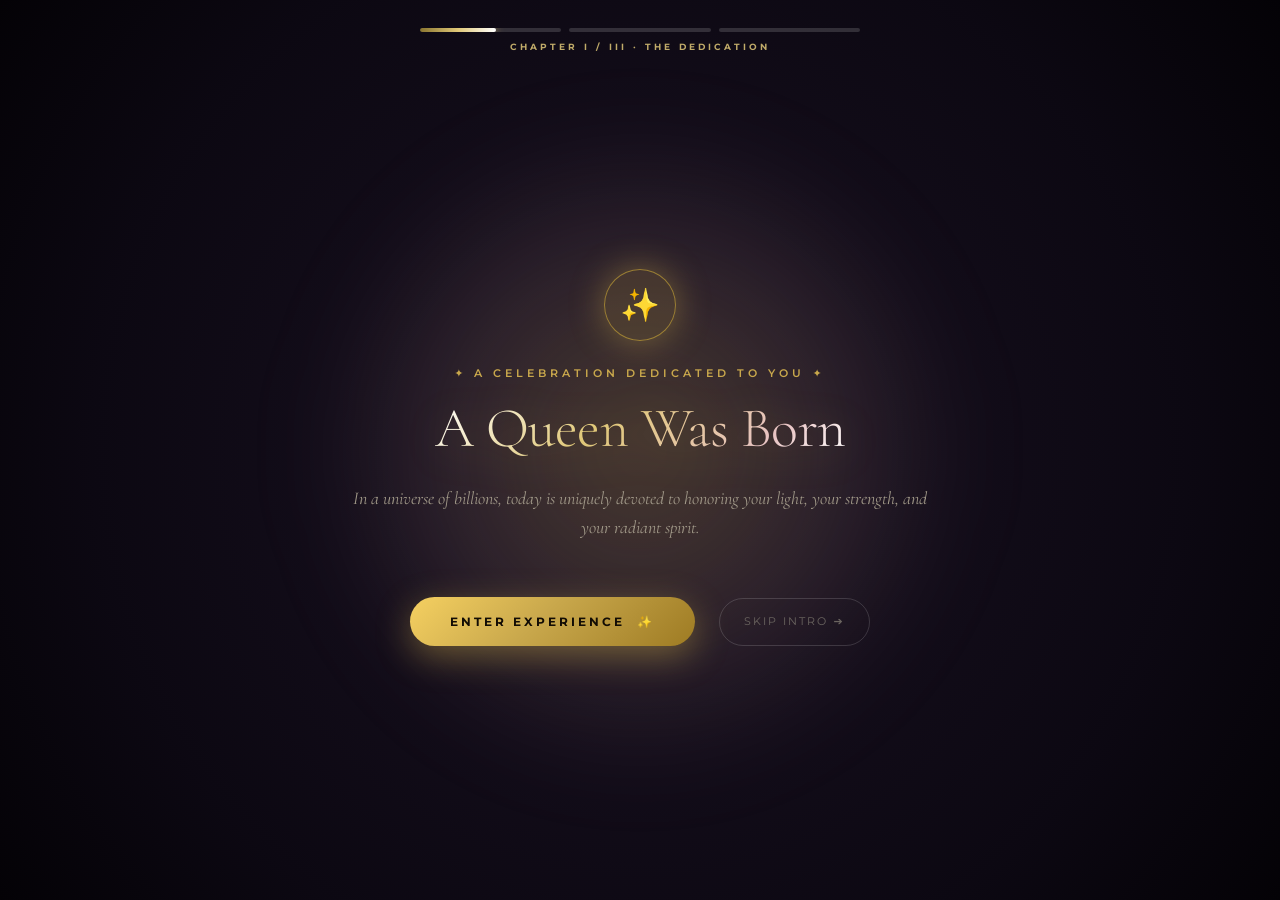
==== index.html @ 84c0c69a "Add files via upload" ====
<!DOCTYPE html>
<html lang="en">

<head>
    <meta charset="UTF-8">
    <meta name="viewport" content="width=device-width, initial-scale=1.0">
    <title>Something Special...</title>
    <link rel="preconnect" href="https://fonts.googleapis.com">
    <link rel="preconnect" href="https://fonts.gstatic.com" crossorigin>
    <link
        href="https://fonts.googleapis.com/css2?family=Cormorant+Garamond:ital,wght@0,300;0,400;0,600;1,400&family=Montserrat:wght@200;300;400;500&display=swap"
        rel="stylesheet">
    <link rel="stylesheet" href="css/reset.css">
    <link rel="stylesheet" href="css/variables.css">
    <link rel="stylesheet" href="css/gate.css">
    <link rel="stylesheet" href="css/cinematic.css">
</head>

<body class="gate-body">

    <!-- ==================== GRAND CINEMATIC ENTRANCE OVERLAY (10s Story) ==================== -->
    <div class="cinematic-overlay" id="cinematicOverlay">
        <!-- 3-Segment Story Progress Bars -->
        <div class="cinematic-story-bars">
            <div class="story-bar-track" id="barTrack1"><div class="story-bar-fill" id="barFill1"></div></div>
            <div class="story-bar-track" id="barTrack2"><div class="story-bar-fill" id="barFill2"></div></div>
            <div class="story-bar-track" id="barTrack3"><div class="story-bar-fill" id="barFill3"></div></div>
        </div>

        <div class="cinematic-chapter-indicator" id="chapterIndicator">CHAPTER I / III · THE DEDICATION</div>

        <div class="cinematic-aura-glow"></div>

        <div class="cinematic-content">
            <!-- Slide 1: The Universe Dedication -->
            <div class="cinematic-slide active" id="slide1">
                <div class="cinematic-crest">✨</div>
                <p class="cinematic-tagline">✦ A CELEBRATION DEDICATED TO YOU ✦</p>
                <h1 class="cinematic-title">A Queen Was Born</h1>
                <p class="cinematic-desc">
                    In a universe of billions, today is uniquely devoted to honoring your light, your strength, and your radiant spirit.
                </p>
            </div>

            <!-- Slide 2: Royal Birthday Queen -->
            <div class="cinematic-slide" id="slide2">
                <div class="cinematic-crest">👑</div>
                <p class="cinematic-tagline">✦ TODAY IS YOUR DAY ✦</p>
                <h1 class="cinematic-title">Happy Birthday, <span class="config-name">Sarah</span></h1>
                <p class="cinematic-desc">
                    You bring unstoppable joy, warm smiles, and beauty to the world around you every single day.
                </p>
            </div>

            <!-- Slide 3: Unveiling the Experience -->
            <div class="cinematic-slide" id="slide3">
                <div class="cinematic-crest">🎂</div>
                <p class="cinematic-tagline">✦ UNWRAPPING YOUR GIFT ✦</p>
                <h1 class="cinematic-title">Your Magical Story Begins</h1>
                <p class="cinematic-desc">
                    Get ready for sweet memories, secret love letters, heartfelt games, and golden celebration wishes.
                </p>
            </div>

            <div class="cinematic-controls">
                <button class="cinematic-enter-btn" id="cinematicEnterBtn">
                    <span>Enter Experience</span>
                    <span>✨</span>
                </button>
                <button class="cinematic-skip-btn" id="cinematicSkipBtn">
                    <span>Skip Intro ➔</span>
                </button>
            </div>
        </div>
    </div>

    <!-- Animated Background -->
    <div class="bg-layers" aria-hidden="true">
        <div class="bg-gradient"></div>
        <div class="bg-stars"></div>
        <div class="bg-dust">
            <span></span><span></span><span></span><span></span><span></span>
            <span></span><span></span><span></span><span></span><span></span>
            <span></span><span></span><span></span><span></span><span></span>
        </div>
    </div>

    <main class="gate-wrap">

        <!-- COUNTDOWN VIEW -->
        <div class="countdown-view" id="countdownView">

            <div class="gate-hero">
                <div class="gate-badge">
                    <span>✦ SPECIAL CELEBRATION ✦</span>
                </div>
                <p class="gate-label">Something beautiful is coming for</p>
                <h1 class="gate-name config-name">Sarah</h1>
                <div class="gate-line" aria-hidden="true"></div>
            </div>

            <div class="timer-grid" id="timerGrid">
                <div class="timer-card">
                    <div class="timer-ring" aria-hidden="true"></div>
                    <span class="timer-num" id="days">00</span>
                    <span class="timer-label">Days</span>
                </div>
                <div class="timer-divider">:</div>
                <div class="timer-card">
                    <div class="timer-ring" aria-hidden="true"></div>
                    <span class="timer-num" id="hours">00</span>
                    <span class="timer-label">Hours</span>
                </div>
                <div class="timer-divider">:</div>
                <div class="timer-card">
                    <div class="timer-ring" aria-hidden="true"></div>
                    <span class="timer-num" id="minutes">00</span>
                    <span class="timer-label">Minutes</span>
                </div>
                <div class="timer-divider">:</div>
                <div class="timer-card">
                    <div class="timer-ring" aria-hidden="true"></div>
                    <span class="timer-num" id="seconds">00</span>
                    <span class="timer-label">Seconds</span>
                </div>
            </div>

            <p class="gate-date-display config-date">August 25th, 2026</p>

            <div class="early-access">
                <a href="experience.html" class="early-btn">
                    <span>Enter Experience</span>
                    <svg width="18" height="18" viewBox="0 0 24 24" fill="none" stroke="currentColor" stroke-width="2.5"
                        stroke-linecap="round" stroke-linejoin="round">
                        <path d="M5 12h14M12 5l7 7-7 7" />
                    </svg>
                </a>
            </div>

        </div>

        <!-- CELEBRATION VIEW (Auto-shown when timer reaches 0) -->
        <div class="celebration-view" id="celebrationView" hidden>
            <div class="celebration-glow" aria-hidden="true"></div>

            <div class="celebration-content">
                <p class="celebration-tag">It's your day, my love</p>
                <h2 class="celebration-title">You are <span class="config-age">25</span> now</h2>
                <div class="celebration-stars" aria-hidden="true">
                    <span>&#10022;</span><span>&#10022;</span><span>&#10022;</span>
                </div>
                <p class="celebration-text">
                    The world became a little brighter<br>
                    the day you were born.
                </p>
                <a href="experience.html" class="celebration-btn">
                    <span>Open Your Gift</span>
                    <svg width="20" height="20" viewBox="0 0 24 24" fill="none" stroke="currentColor" stroke-width="2.5"
                        stroke-linecap="round" stroke-linejoin="round">
                        <path d="M5 12h14M12 5l7 7-7 7" />
                    </svg>
                </a>
            </div>
        </div>

    </main>

    <script src="js/utils.js"></script>
    <script src="js/petals.js"></script>
    <script src="js/fireworks.js"></script>
    <script src="js/cinematic.js"></script>
    <script src="js/gate.js"></script>
</body>

</html>
---- css/variables.css ----
:root {
    --font-serif: 'Cormorant Garamond', Georgia, serif;
    --font-sans: 'Montserrat', system-ui, sans-serif;

    /* DARK LUXURY PALETTE */
    --bg: #0a0a0f;
    --bg-elevated: #12121a;
    --bg-card: #1a1a24;
    --gold: #c9a84c;
    --gold-light: #e0c878;
    --gold-dim: #8a7530;
    --blush: #d4a5a5;
    --blush-light: #e8c4c4;
    --text: #f0e6d3;
    --text-dim: #a09888;
    --text-muted: #6b6560;

    --space-xs: 0.5rem;
    --space-sm: 1rem;
    --space-md: 1.5rem;
    --space-lg: 2.5rem;
    --space-xl: 4rem;
    --space-2xl: 6rem;

    --transition-fast: 0.2s ease;
    --transition-base: 0.5s cubic-bezier(0.4, 0, 0.2, 1);
    --transition-slow: 0.8s cubic-bezier(0.4, 0, 0.2, 1);
    --transition-bounce: 0.6s cubic-bezier(0.68, -0.55, 0.265, 1.55);

    --radius-sm: 8px;
    --radius-md: 16px;
    --radius-lg: 24px;
    --radius-full: 9999px;
}
---- css/gate.css ----
.gate-body {
    background: var(--bg);
    color: var(--text);
    font-family: var(--font-sans);
    min-height: 100vh;
    display: flex;
    align-items: center;
    justify-content: center;
    overflow: hidden;
    position: relative;
}

/* ========== BACKGROUND ========== */
.bg-layers {
    position: fixed;
    inset: 0;
    z-index: 0;
    pointer-events: none;
}

.bg-gradient {
    position: absolute;
    inset: 0;
    background:
        radial-gradient(ellipse at 20% 50%, rgba(201, 168, 76, 0.08) 0%, transparent 50%),
        radial-gradient(ellipse at 80% 20%, rgba(180, 120, 140, 0.06) 0%, transparent 50%),
        radial-gradient(ellipse at 50% 80%, rgba(120, 100, 180, 0.05) 0%, transparent 50%);
}

.bg-stars {
    position: absolute;
    inset: 0;
    background-image:
        radial-gradient(1.5px 1.5px at 20px 30px, rgba(255,255,255,0.25), transparent),
        radial-gradient(1.5px 1.5px at 40px 70px, rgba(255,255,255,0.15), transparent),
        radial-gradient(1px 1px at 90px 40px, rgba(255,255,255,0.2), transparent),
        radial-gradient(1.5px 1.5px at 160px 120px, rgba(255,255,255,0.15), transparent),
        radial-gradient(1px 1px at 230px 80px, rgba(255,255,255,0.2), transparent),
        radial-gradient(1.5px 1.5px at 300px 200px, rgba(255,255,255,0.12), transparent),
        radial-gradient(1px 1px at 400px 150px, rgba(255,255,255,0.2), transparent),
        radial-gradient(1.5px 1.5px at 500px 250px, rgba(255,255,255,0.12), transparent),
        radial-gradient(1px 1px at 50px 250px, rgba(255,255,255,0.15), transparent),
        radial-gradient(1.5px 1.5px at 350px 80px, rgba(255,255,255,0.15), transparent),
        radial-gradient(1px 1px at 600px 300px, rgba(255,255,255,0.1), transparent),
        radial-gradient(1.5px 1.5px at 450px 400px, rgba(255,255,255,0.12), transparent);
    background-size: 650px 450px;
    animation: twinkleStars 8s ease-in-out infinite alternate;
}

.bg-dust span {
    position: absolute;
    width: 2px;
    height: 2px;
    background: var(--gold);
    border-radius: 50%;
    opacity: 0;
    animation: dustFloat 12s ease-in-out infinite;
}

.bg-dust span:nth-child(1) { left: 10%; top: 90%; animation-delay: 0s; }
.bg-dust span:nth-child(2) { left: 20%; top: 95%; animation-delay: 1s; width: 3px; height: 3px; }
.bg-dust span:nth-child(3) { left: 35%; top: 85%; animation-delay: 2.5s; }
.bg-dust span:nth-child(4) { left: 50%; top: 92%; animation-delay: 4s; width: 2.5px; height: 2.5px; }
.bg-dust span:nth-child(5) { left: 65%; top: 88%; animation-delay: 0.5s; }
.bg-dust span:nth-child(6) { left: 75%; top: 95%; animation-delay: 3s; }
.bg-dust span:nth-child(7) { left: 85%; top: 90%; animation-delay: 5s; width: 2px; height: 2px; }
.bg-dust span:nth-child(8) { left: 15%; top: 80%; animation-delay: 2s; }
.bg-dust span:nth-child(9) { left: 45%; top: 82%; animation-delay: 3.5s; }
.bg-dust span:nth-child(10) { left: 60%; top: 78%; animation-delay: 1.5s; width: 3px; height: 3px; }
.bg-dust span:nth-child(11) { left: 30%; top: 75%; animation-delay: 6s; }
.bg-dust span:nth-child(12) { left: 80%; top: 85%; animation-delay: 4.5s; }
.bg-dust span:nth-child(13) { left: 5%; top: 70%; animation-delay: 2.5s; }
.bg-dust span:nth-child(14) { left: 55%; top: 72%; animation-delay: 7s; }
.bg-dust span:nth-child(15) { left: 90%; top: 80%; animation-delay: 5.5s; }

/* ========== LAYOUT ========== */
.gate-wrap {
    position: relative;
    z-index: 1;
    text-align: center;
    padding: var(--space-lg);
    max-width: 900px;
    width: 100%;
}

/* ========== COUNTDOWN HERO ========== */
.gate-hero {
    margin-bottom: var(--space-xl);
    animation: fadeInUp 1.2s ease both;
}

.gate-badge {
    display: inline-block;
    padding: 6px 16px;
    background: rgba(201, 168, 76, 0.08);
    border: 1px solid rgba(201, 168, 76, 0.3);
    border-radius: var(--radius-full);
    margin-bottom: var(--space-sm);
    box-shadow: 0 4px 15px rgba(0, 0, 0, 0.2);
}

.gate-badge span {
    font-family: var(--font-sans);
    font-size: 10px;
    letter-spacing: 3px;
    color: var(--gold-light);
    font-weight: 600;
}

.gate-label {
    font-size: 12px;
    letter-spacing: 5px;
    text-transform: uppercase;
    color: var(--text-dim);
    margin-bottom: var(--space-xs);
}

.gate-name {
    font-family: var(--font-serif);
    font-size: 80px;
    font-weight: 300;
    background: linear-gradient(135deg, #ffffff 0%, var(--gold-light) 45%, var(--blush-light) 100%);
    -webkit-background-clip: text;
    -webkit-text-fill-color: transparent;
    background-clip: text;
    line-height: 1.1;
    margin-bottom: var(--space-md);
    letter-spacing: -1px;
    filter: drop-shadow(0 4px 20px rgba(201, 168, 76, 0.25));
}

.gate-line {
    width: 80px;
    height: 2px;
    background: linear-gradient(90deg, transparent, var(--gold), transparent);
    margin: 0 auto;
}

/* ========== LUXURY TIMER ========== */
.timer-grid {
    display: flex;
    justify-content: center;
    align-items: center;
    gap: 16px;
    margin-bottom: var(--space-md);
    animation: fadeInUp 1s 0.3s ease both;
    flex-wrap: nowrap;
    width: 100%;
    max-width: 680px;
    margin-left: auto;
    margin-right: auto;
}

.timer-card {
    position: relative;
    background: linear-gradient(145deg, rgba(255, 255, 255, 0.05), rgba(255, 255, 255, 0.02));
    border: 1px solid rgba(201, 168, 76, 0.25);
    border-radius: var(--radius-lg);
    padding: 24px 20px;
    flex: 1;
    min-width: 85px;
    max-width: 130px;
    backdrop-filter: blur(16px);
    -webkit-backdrop-filter: blur(16px);
    box-shadow: 
        0 15px 35px rgba(0, 0, 0, 0.5),
        inset 0 1px 0 rgba(255, 255, 255, 0.15),
        inset 0 0 20px rgba(201, 168, 76, 0.04);
    transition: transform 0.4s cubic-bezier(0.34, 1.4, 0.64, 1), border-color 0.4s ease, box-shadow 0.4s ease;
}

.timer-card:hover {
    transform: translateY(-6px) scale(1.03);
    border-color: rgba(201, 168, 76, 0.5);
    box-shadow: 
        0 20px 45px rgba(0, 0, 0, 0.6),
        0 0 25px rgba(201, 168, 76, 0.2),
        inset 0 1px 0 rgba(255, 255, 255, 0.3);
}

.timer-ring {
    position: absolute;
    inset: -1px;
    border-radius: var(--radius-lg);
    border: 1px solid transparent;
    background: linear-gradient(135deg, rgba(201,168,76,0.4), transparent 40%, transparent 60%, rgba(232, 196, 196, 0.2)) border-box;
    -webkit-mask: linear-gradient(#fff 0 0) padding-box, linear-gradient(#fff 0 0);
    mask: linear-gradient(#fff 0 0) padding-box, linear-gradient(#fff 0 0);
    -webkit-mask-composite: xor;
    mask-composite: exclude;
    opacity: 0.4;
    transition: opacity 0.4s;
}

.timer-card:hover .timer-ring {
    opacity: 1;
}

.timer-num {
    display: block;
    font-family: var(--font-serif);
    font-size: 56px;
    font-weight: 300;
    background: linear-gradient(180deg, #ffffff 0%, var(--gold-light) 50%, #c9a84c 100%);
    -webkit-background-clip: text;
    -webkit-text-fill-color: transparent;
    background-clip: text;
    line-height: 1;
    margin-bottom: 8px;
    letter-spacing: -1px;
    filter: drop-shadow(0 2px 8px rgba(0,0,0,0.4));
}

.timer-label {
    display: block;
    font-family: var(--font-sans);
    font-size: 11px;
    font-weight: 500;
    letter-spacing: 3px;
    text-transform: uppercase;
    color: var(--text-dim);
}

.timer-divider {
    font-family: var(--font-serif);
    font-size: 32px;
    color: var(--gold);
    opacity: 0.6;
    line-height: 1;
    padding-bottom: 12px;
    animation: colonPulse 2s ease-in-out infinite;
}

@keyframes colonPulse {
    0%, 100% { opacity: 0.3; transform: scale(0.9); }
    50% { opacity: 0.9; transform: scale(1.1); }
}

.timer-message {
    font-size: 14px;
    color: var(--text-dim);
    letter-spacing: 2px;
    margin-bottom: var(--space-xl);
    animation: fadeInUp 1s 0.5s ease both;
    font-style: italic;
    font-family: var(--font-serif);
}

/* ========== PROMINENT ENTER BUTTON (PC & MOBILE) ========== */
.early-access {
    animation: fadeInUp 1s 0.7s ease both;
    display: flex;
    flex-direction: column;
    align-items: center;
    margin-top: var(--space-sm);
}

.early-btn {
    display: inline-flex;
    align-items: center;
    justify-content: center;
    gap: 12px;
    padding: 16px 42px;
    background: linear-gradient(135deg, #f5d061 0%, #c9a84c 45%, #9e7b23 100%);
    border: none;
    border-radius: var(--radius-full);
    color: #120c04;
    font-family: var(--font-sans);
    font-size: 13px;
    font-weight: 600;
    letter-spacing: 2.5px;
    text-transform: uppercase;
    cursor: pointer;
    box-shadow: 
        0 8px 30px rgba(201, 168, 76, 0.4),
        inset 0 1px 0 rgba(255, 255, 255, 0.6);
    position: relative;
    overflow: hidden;
    transition: all 0.4s cubic-bezier(0.34, 1.4, 0.64, 1);
}

.early-btn::before {
    content: '';
    position: absolute;
    top: 0;
    left: -100%;
    width: 100%;
    height: 100%;
    background: linear-gradient(90deg, transparent, rgba(255, 255, 255, 0.4), transparent);
    animation: buttonSheen 3.5s ease-in-out infinite;
}

@keyframes buttonSheen {
    0% { left: -100%; }
    25%, 100% { left: 100%; }
}

.early-btn:hover {
    transform: translateY(-3px) scale(1.03);
    box-shadow: 
        0 14px 40px rgba(201, 168, 76, 0.6),
        0 0 20px rgba(245, 208, 97, 0.4);
    background: linear-gradient(135deg, #fff2be 0%, #e0c878 45%, #b58d2a 100%);
}

.early-icon {
    font-size: 15px;
    animation: sparkleSpin 3s linear infinite;
}

.early-arrow {
    transition: transform 0.3s ease;
}

.early-btn:hover .early-arrow {
    transform: translateX(4px);
}

.early-hint {
    margin-top: 10px;
    font-size: 11px;
    color: var(--text-muted);
    letter-spacing: 2px;
    text-transform: uppercase;
}

/* ========== CELEBRATION VIEW ========== */
.celebration-view {
    animation: fadeInUp 1.2s ease both;
    position: relative;
    padding: var(--space-xl);
}

.celebration-glow {
    position: absolute;
    top: 50%;
    left: 50%;
    transform: translate(-50%, -50%);
    width: 600px;
    height: 600px;
    background: radial-gradient(circle, rgba(201,168,76,0.1) 0%, transparent 60%);
    pointer-events: none;
    animation: pulseGlow 4s ease-in-out infinite;
}

.celebration-content {
    position: relative;
    z-index: 1;
}

.celebration-tag {
    font-size: 13px;
    letter-spacing: 5px;
    text-transform: uppercase;
    color: var(--gold);
    margin-bottom: var(--space-md);
}

.celebration-title {
    font-family: var(--font-serif);
    font-size: 56px;
    font-weight: 300;
    color: var(--text);
    margin-bottom: var(--space-md);
    line-height: 1.2;
}

.celebration-title span {
    background: linear-gradient(135deg, var(--gold), var(--blush-light));
    -webkit-background-clip: text;
    -webkit-text-fill-color: transparent;
    background-clip: text;
}

.celebration-stars {
    display: flex;
    justify-content: center;
    gap: var(--space-md);
    margin-bottom: var(--space-lg);
    font-size: 14px;
    color: var(--gold-dim);
}

.celebration-stars span {
    animation: starPulse 2s ease-in-out infinite;
}

.celebration-stars span:nth-child(1) { animation-delay: 0s; }
.celebration-stars span:nth-child(2) { animation-delay: 0.3s; }
.celebration-stars span:nth-child(3) { animation-delay: 0.6s; }

.celebration-text {
    font-size: 16px;
    color: var(--text-dim);
    line-height: 1.8;
    max-width: 420px;
    margin: 0 auto var(--space-xl);
}

.celebration-btn {
    display: inline-flex;
    align-items: center;
    gap: var(--space-sm);
    padding: 16px 40px;
    background: linear-gradient(135deg, var(--gold-dim), var(--gold));
    color: var(--bg);
    font-family: var(--font-sans);
    font-size: 13px;
    font-weight: 600;
    letter-spacing: 2px;
    text-transform: uppercase;
    border-radius: var(--radius-full);
    box-shadow: 0 10px 40px rgba(201, 168, 76, 0.2);
    transition: var(--transition-base);
}

.celebration-btn:hover {
    transform: translateY(-3px);
    box-shadow: 0 15px 50px rgba(201, 168, 76, 0.3);
}

.celebration-btn svg {
    transition: transform 0.3s ease;
}

.celebration-btn:hover svg {
    transform: translateX(4px);
}

/* ========== ANIMATIONS ========== */
@keyframes fadeInUp {
    from { opacity: 0; transform: translateY(30px); }
    to { opacity: 1; transform: translateY(0); }
}

@keyframes twinkleStars {
    from { opacity: 0.7; }
    to { opacity: 1; }
}

@keyframes dustFloat {
    0% { opacity: 0; transform: translateY(0) scale(0); }
    15% { opacity: 0.5; }
    85% { opacity: 0.5; }
    100% { opacity: 0; transform: translateY(-100vh) scale(1.5); }
}

@keyframes pulseGlow {
    0%, 100% { opacity: 0.6; transform: translate(-50%, -50%) scale(1); }
    50% { opacity: 1; transform: translate(-50%, -50%) scale(1.15); }
}

@keyframes starPulse {
    0%, 100% { opacity: 0.4; transform: scale(1); }
    50% { opacity: 1; transform: scale(1.3); }
}

@keyframes sparkleSpin {
    0% { transform: rotate(0deg) scale(1); }
    50% { transform: rotate(180deg) scale(1.2); }
    100% { transform: rotate(360deg) scale(1); }
}

/* ========== RESPONSIVE ========== */
@media (max-width: 768px) {
    .gate-name { font-size: 60px; }
    .timer-grid { gap: 10px; }
    .timer-card { padding: 18px 12px; min-width: 70px; }
    .timer-num { font-size: 42px; }
    .timer-label { font-size: 10px; letter-spacing: 2px; }
    .timer-divider { font-size: 24px; padding-bottom: 8px; }
    .celebration-title { font-size: 42px; }
}

@media (max-width: 480px) {
    .gate-wrap { padding: var(--space-md) var(--space-xs); }
    .gate-name { font-size: 44px; }
    .timer-grid { gap: 6px; }
    .timer-card { padding: 14px 6px; min-width: 58px; border-radius: var(--radius-md); }
    .timer-num { font-size: 34px; margin-bottom: 4px; }
    .timer-label { font-size: 8px; letter-spacing: 1.5px; }
    .timer-divider { font-size: 18px; padding-bottom: 4px; }
    .early-btn { padding: 14px 28px; font-size: 11px; letter-spacing: 2px; width: 85%; }
    .celebration-title { font-size: 34px; }
}
---- css/cinematic.css ----
/* ==================== CINEMATIC ENTRANCE OVERLAY ==================== */
.cinematic-overlay {
    position: fixed;
    inset: 0;
    z-index: 99999;
    background: radial-gradient(circle at 50% 50%, #1a1222 0%, #0c0812 70%, #040206 100%);
    display: flex;
    flex-direction: column;
    align-items: center;
    justify-content: center;
    text-align: center;
    padding: var(--space-xl) var(--space-md);
    pointer-events: all;
    transition: opacity 1.2s cubic-bezier(0.4, 0, 0.2, 1), transform 1.2s cubic-bezier(0.4, 0, 0.2, 1);
    user-select: none;
}

.cinematic-overlay.dismissed {
    opacity: 0;
    transform: scale(1.08);
    pointer-events: none;
}

/* 3-SEGMENT STORY PROGRESS BARS */
.cinematic-story-bars {
    position: absolute;
    top: 28px;
    left: 50%;
    transform: translateX(-50%);
    width: 90%;
    max-width: 440px;
    display: flex;
    gap: 8px;
    z-index: 20;
}

.story-bar-track {
    flex: 1;
    height: 3.5px;
    background: rgba(255, 255, 255, 0.15);
    border-radius: 4px;
    overflow: hidden;
    position: relative;
    cursor: pointer;
    transition: transform 0.2s ease;
}

.story-bar-track:hover {
    transform: scaleY(1.5);
}

.story-bar-fill {
    height: 100%;
    width: 0%;
    background: linear-gradient(90deg, var(--gold-dim), var(--gold-light), #ffffff);
    box-shadow: 0 0 8px rgba(245, 208, 97, 0.9);
    border-radius: 4px;
    transition: width 0.1s linear;
}

.story-bar-track.completed .story-bar-fill {
    width: 100% !important;
}

.cinematic-chapter-indicator {
    position: absolute;
    top: 40px;
    left: 50%;
    transform: translateX(-50%);
    font-family: var(--font-sans);
    font-size: 9px;
    font-weight: 700;
    letter-spacing: 3px;
    color: var(--gold-light);
    text-transform: uppercase;
    z-index: 20;
    opacity: 0.85;
}

.cinematic-aura-glow {
    position: absolute;
    width: 650px;
    height: 650px;
    background: radial-gradient(circle, rgba(201, 168, 76, 0.28) 0%, rgba(212, 165, 165, 0.12) 45%, transparent 70%);
    border-radius: 50%;
    filter: blur(50px);
    animation: cinematicPulse 4s ease-in-out infinite alternate;
    pointer-events: none;
}

@keyframes cinematicPulse {
    0% { transform: scale(0.85); opacity: 0.6; }
    100% { transform: scale(1.25); opacity: 1; }
}

.cinematic-content {
    position: relative;
    z-index: 10;
    max-width: 720px;
    width: 100%;
    min-height: 300px;
    display: flex;
    flex-direction: column;
    align-items: center;
    justify-content: center;
    margin-top: 15px;
}

.cinematic-slide {
    display: none;
    flex-direction: column;
    align-items: center;
    justify-content: center;
    opacity: 0;
    transform: translateY(20px) scale(0.96);
    transition: opacity 0.7s cubic-bezier(0.16, 1, 0.3, 1), transform 0.7s cubic-bezier(0.16, 1, 0.3, 1);
}

.cinematic-slide.active {
    display: flex;
    opacity: 1;
    transform: translateY(0) scale(1);
}

.cinematic-crest {
    display: inline-flex;
    align-items: center;
    justify-content: center;
    width: 72px;
    height: 72px;
    border-radius: 50%;
    background: rgba(201, 168, 76, 0.15);
    border: 1.5px solid rgba(212, 175, 55, 0.6);
    color: var(--gold-light);
    font-size: 32px;
    margin-bottom: var(--space-md);
    box-shadow: 0 0 35px rgba(201, 168, 76, 0.45);
    animation: crownFloat 2.5s ease-in-out infinite alternate;
}

.cinematic-tagline {
    font-family: var(--font-sans);
    font-size: 11px;
    font-weight: 600;
    letter-spacing: 4px;
    text-transform: uppercase;
    color: var(--gold);
    margin-bottom: var(--space-sm);
}

.cinematic-title {
    font-family: var(--font-serif);
    font-size: 56px;
    font-weight: 300;
    line-height: 1.1;
    background: linear-gradient(135deg, #ffffff 0%, var(--gold-light) 40%, var(--blush-light) 80%, #ffffff 100%);
    -webkit-background-clip: text;
    -webkit-text-fill-color: transparent;
    background-clip: text;
    margin-bottom: var(--space-md);
    letter-spacing: -0.5px;
    filter: drop-shadow(0 6px 20px rgba(201, 168, 76, 0.35));
}

.cinematic-desc {
    font-family: var(--font-serif);
    font-size: 18px;
    font-style: italic;
    color: var(--text-dim);
    line-height: 1.6;
    max-width: 580px;
    margin-bottom: var(--space-lg);
}

.cinematic-controls {
    display: flex;
    align-items: center;
    gap: var(--space-md);
    margin-top: var(--space-sm);
}

.cinematic-enter-btn {
    display: inline-flex;
    align-items: center;
    gap: 12px;
    padding: 15px 40px;
    background: linear-gradient(135deg, #f5d061 0%, #c9a84c 45%, #9e7b23 100%);
    color: #120c04;
    font-family: var(--font-sans);
    font-size: 12px;
    font-weight: 700;
    letter-spacing: 3px;
    text-transform: uppercase;
    border: none;
    border-radius: var(--radius-full);
    cursor: pointer;
    box-shadow: 0 10px 35px rgba(201, 168, 76, 0.45);
    transition: all 0.4s cubic-bezier(0.34, 1.4, 0.64, 1);
    position: relative;
    overflow: hidden;
}

.cinematic-enter-btn:hover {
    transform: translateY(-3px) scale(1.04);
    box-shadow: 0 16px 45px rgba(201, 168, 76, 0.65);
    background: linear-gradient(135deg, #fff3c4 0%, #e0c878 45%, #b58d2a 100%);
}

.cinematic-skip-btn {
    background: transparent;
    border: 1px solid rgba(255, 255, 255, 0.15);
    color: var(--text-muted);
    font-family: var(--font-sans);
    font-size: 11px;
    letter-spacing: 2px;
    text-transform: uppercase;
    padding: 14px 24px;
    border-radius: var(--radius-full);
    cursor: pointer;
    transition: all 0.3s ease;
}

.cinematic-skip-btn:hover {
    border-color: var(--gold);
    color: var(--gold-light);
}

@media (max-width: 600px) {
    .cinematic-title { font-size: 36px; }
    .cinematic-desc { font-size: 14px; }
    .cinematic-enter-btn { padding: 14px 24px; font-size: 11px; }
    .cinematic-controls { flex-direction: column; gap: 8px; width: 100%; }
    .cinematic-enter-btn, .cinematic-skip-btn { width: 90%; justify-content: center; }
    .cinematic-story-bars { top: 22px; width: 92%; }
    .cinematic-chapter-indicator { top: 32px; font-size: 8px; }
}
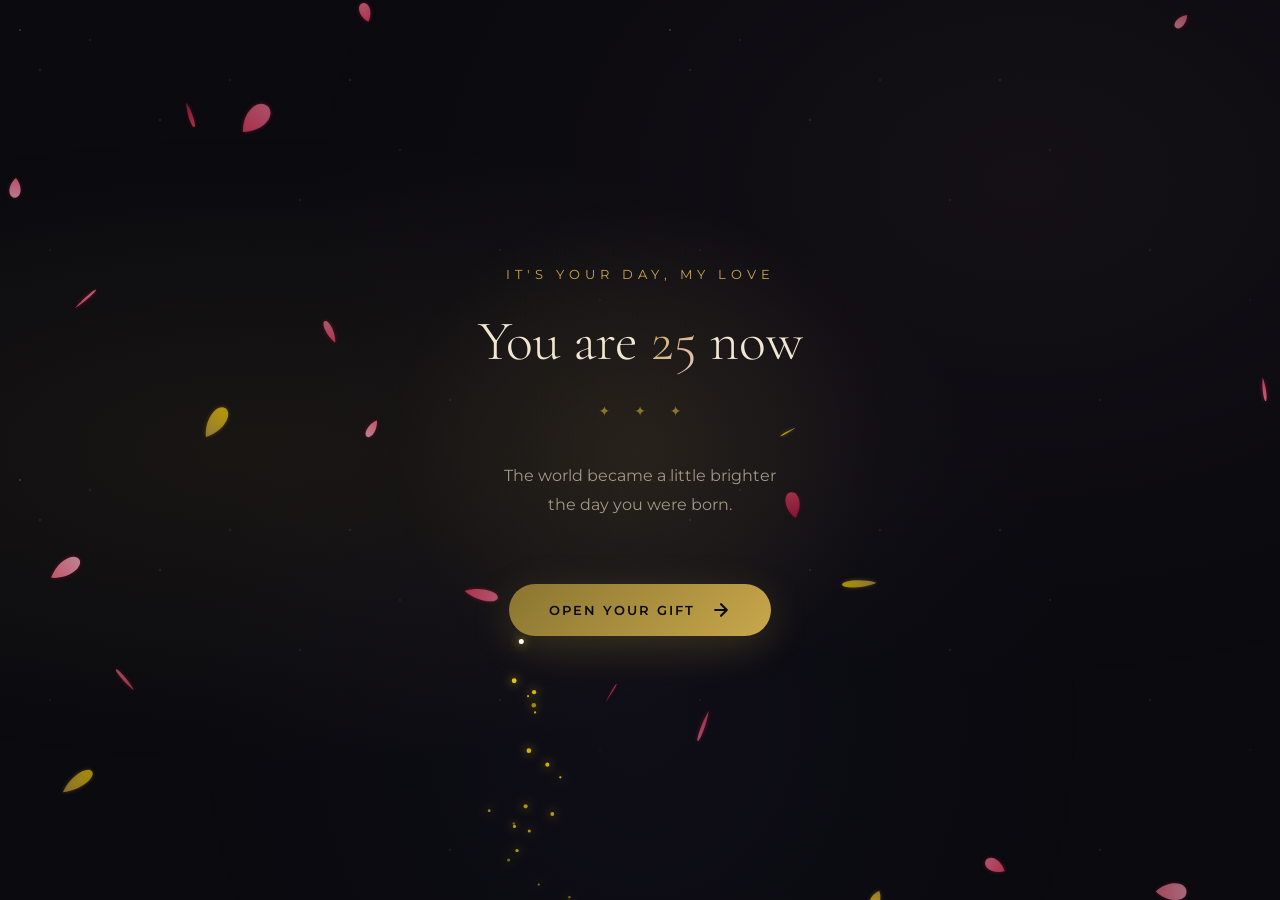
==== commit 04ecc890: "new ideas" ====
--- a/index.html
+++ b/index.html
@@ -13,66 +13,9 @@
     <link rel="stylesheet" href="css/reset.css">
     <link rel="stylesheet" href="css/variables.css">
     <link rel="stylesheet" href="css/gate.css">
-    <link rel="stylesheet" href="css/cinematic.css">
 </head>
 
 <body class="gate-body">
-
-    <!-- ==================== GRAND CINEMATIC ENTRANCE OVERLAY (10s Story) ==================== -->
-    <div class="cinematic-overlay" id="cinematicOverlay">
-        <!-- 3-Segment Story Progress Bars -->
-        <div class="cinematic-story-bars">
-            <div class="story-bar-track" id="barTrack1"><div class="story-bar-fill" id="barFill1"></div></div>
-            <div class="story-bar-track" id="barTrack2"><div class="story-bar-fill" id="barFill2"></div></div>
-            <div class="story-bar-track" id="barTrack3"><div class="story-bar-fill" id="barFill3"></div></div>
-        </div>
-
-        <div class="cinematic-chapter-indicator" id="chapterIndicator">CHAPTER I / III · THE DEDICATION</div>
-
-        <div class="cinematic-aura-glow"></div>
-
-        <div class="cinematic-content">
-            <!-- Slide 1: The Universe Dedication -->
-            <div class="cinematic-slide active" id="slide1">
-                <div class="cinematic-crest">✨</div>
-                <p class="cinematic-tagline">✦ A CELEBRATION DEDICATED TO YOU ✦</p>
-                <h1 class="cinematic-title">A Queen Was Born</h1>
-                <p class="cinematic-desc">
-                    In a universe of billions, today is uniquely devoted to honoring your light, your strength, and your radiant spirit.
-                </p>
-            </div>
-
-            <!-- Slide 2: Royal Birthday Queen -->
-            <div class="cinematic-slide" id="slide2">
-                <div class="cinematic-crest">👑</div>
-                <p class="cinematic-tagline">✦ TODAY IS YOUR DAY ✦</p>
-                <h1 class="cinematic-title">Happy Birthday, <span class="config-name">Sarah</span></h1>
-                <p class="cinematic-desc">
-                    You bring unstoppable joy, warm smiles, and beauty to the world around you every single day.
-                </p>
-            </div>
-
-            <!-- Slide 3: Unveiling the Experience -->
-            <div class="cinematic-slide" id="slide3">
-                <div class="cinematic-crest">🎂</div>
-                <p class="cinematic-tagline">✦ UNWRAPPING YOUR GIFT ✦</p>
-                <h1 class="cinematic-title">Your Magical Story Begins</h1>
-                <p class="cinematic-desc">
-                    Get ready for sweet memories, secret love letters, heartfelt games, and golden celebration wishes.
-                </p>
-            </div>
-
-            <div class="cinematic-controls">
-                <button class="cinematic-enter-btn" id="cinematicEnterBtn">
-                    <span>Enter Experience</span>
-                    <span>✨</span>
-                </button>
-                <button class="cinematic-skip-btn" id="cinematicSkipBtn">
-                    <span>Skip Intro ➔</span>
-                </button>
-            </div>
-        </div>
-    </div>
 
     <!-- Animated Background -->
     <div class="bg-layers" aria-hidden="true">
@@ -87,7 +30,7 @@
 
     <main class="gate-wrap">
 
-        <!-- COUNTDOWN VIEW -->
+        <!-- COUNTDOWN VIEW (Always first view) -->
         <div class="countdown-view" id="countdownView">
 
             <div class="gate-hero">
@@ -139,7 +82,7 @@
 
         </div>
 
-        <!-- CELEBRATION VIEW (Auto-shown when timer reaches 0) -->
+        <!-- CELEBRATION VIEW (Shown when countdown hits 0) -->
         <div class="celebration-view" id="celebrationView" hidden>
             <div class="celebration-glow" aria-hidden="true"></div>
 
@@ -168,7 +111,6 @@
     <script src="js/utils.js"></script>
     <script src="js/petals.js"></script>
     <script src="js/fireworks.js"></script>
-    <script src="js/cinematic.js"></script>
     <script src="js/gate.js"></script>
 </body>
 
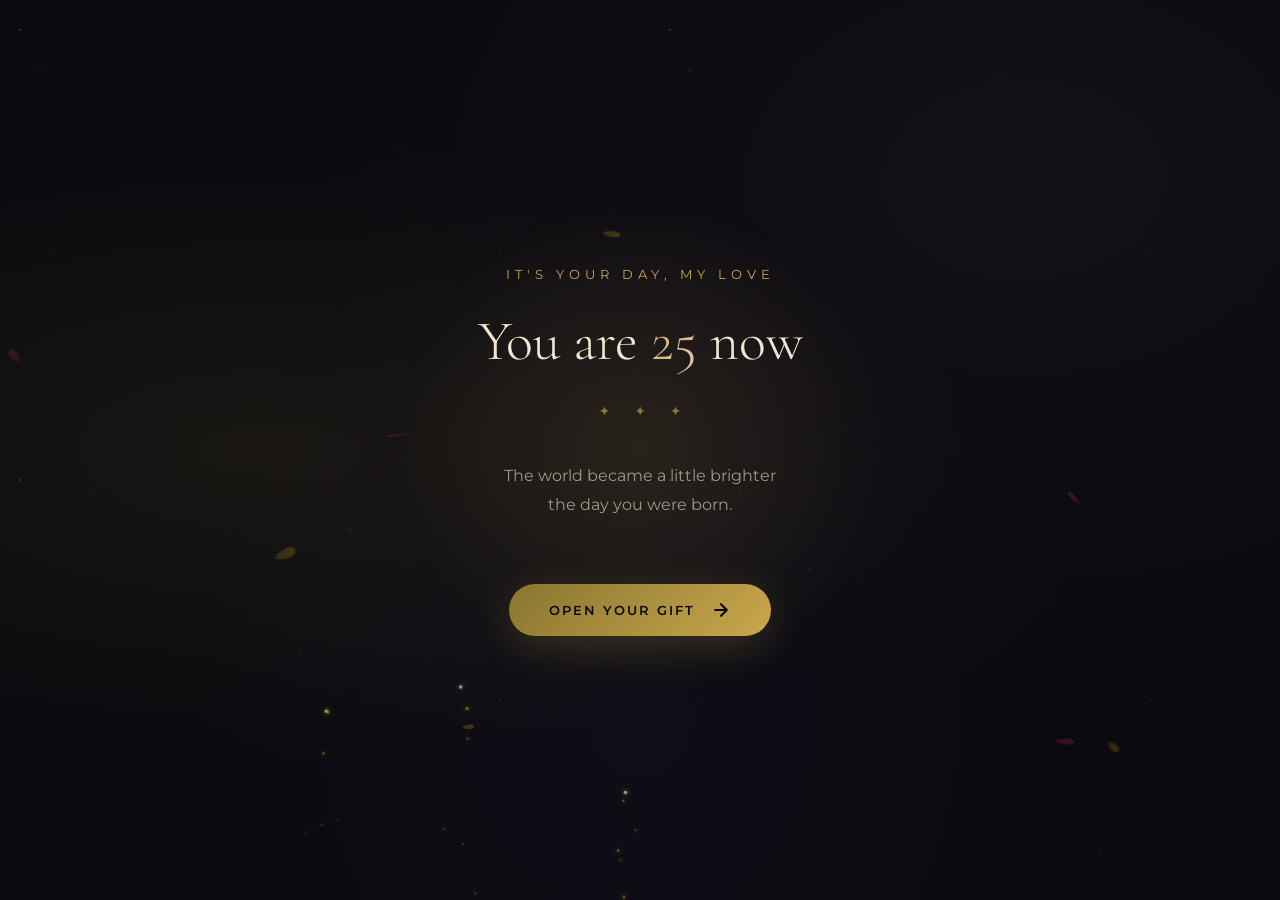
==== commit c78b333e: "Enhance UX, tone down background animations and fireworks, add luxury music widget and interactive S" ====
--- a/index.html
+++ b/index.html
@@ -71,7 +71,7 @@
             <p class="gate-date-display config-date">August 25th, 2026</p>
 
             <div class="early-access">
-                <a href="experience.html" class="early-btn">
+                <a href="experience.html" class="early-btn" id="earlyBtn">
                     <span>Enter Experience</span>
                     <svg width="18" height="18" viewBox="0 0 24 24" fill="none" stroke="currentColor" stroke-width="2.5"
                         stroke-linecap="round" stroke-linejoin="round">
--- a/css/gate.css
+++ b/css/gate.css
@@ -440,9 +440,9 @@
 
 @keyframes dustFloat {
     0% { opacity: 0; transform: translateY(0) scale(0); }
-    15% { opacity: 0.5; }
-    85% { opacity: 0.5; }
-    100% { opacity: 0; transform: translateY(-100vh) scale(1.5); }
+    20% { opacity: 0.25; }
+    80% { opacity: 0.25; }
+    100% { opacity: 0; transform: translateY(-100vh) scale(1.2); }
 }
 
 @keyframes pulseGlow {
